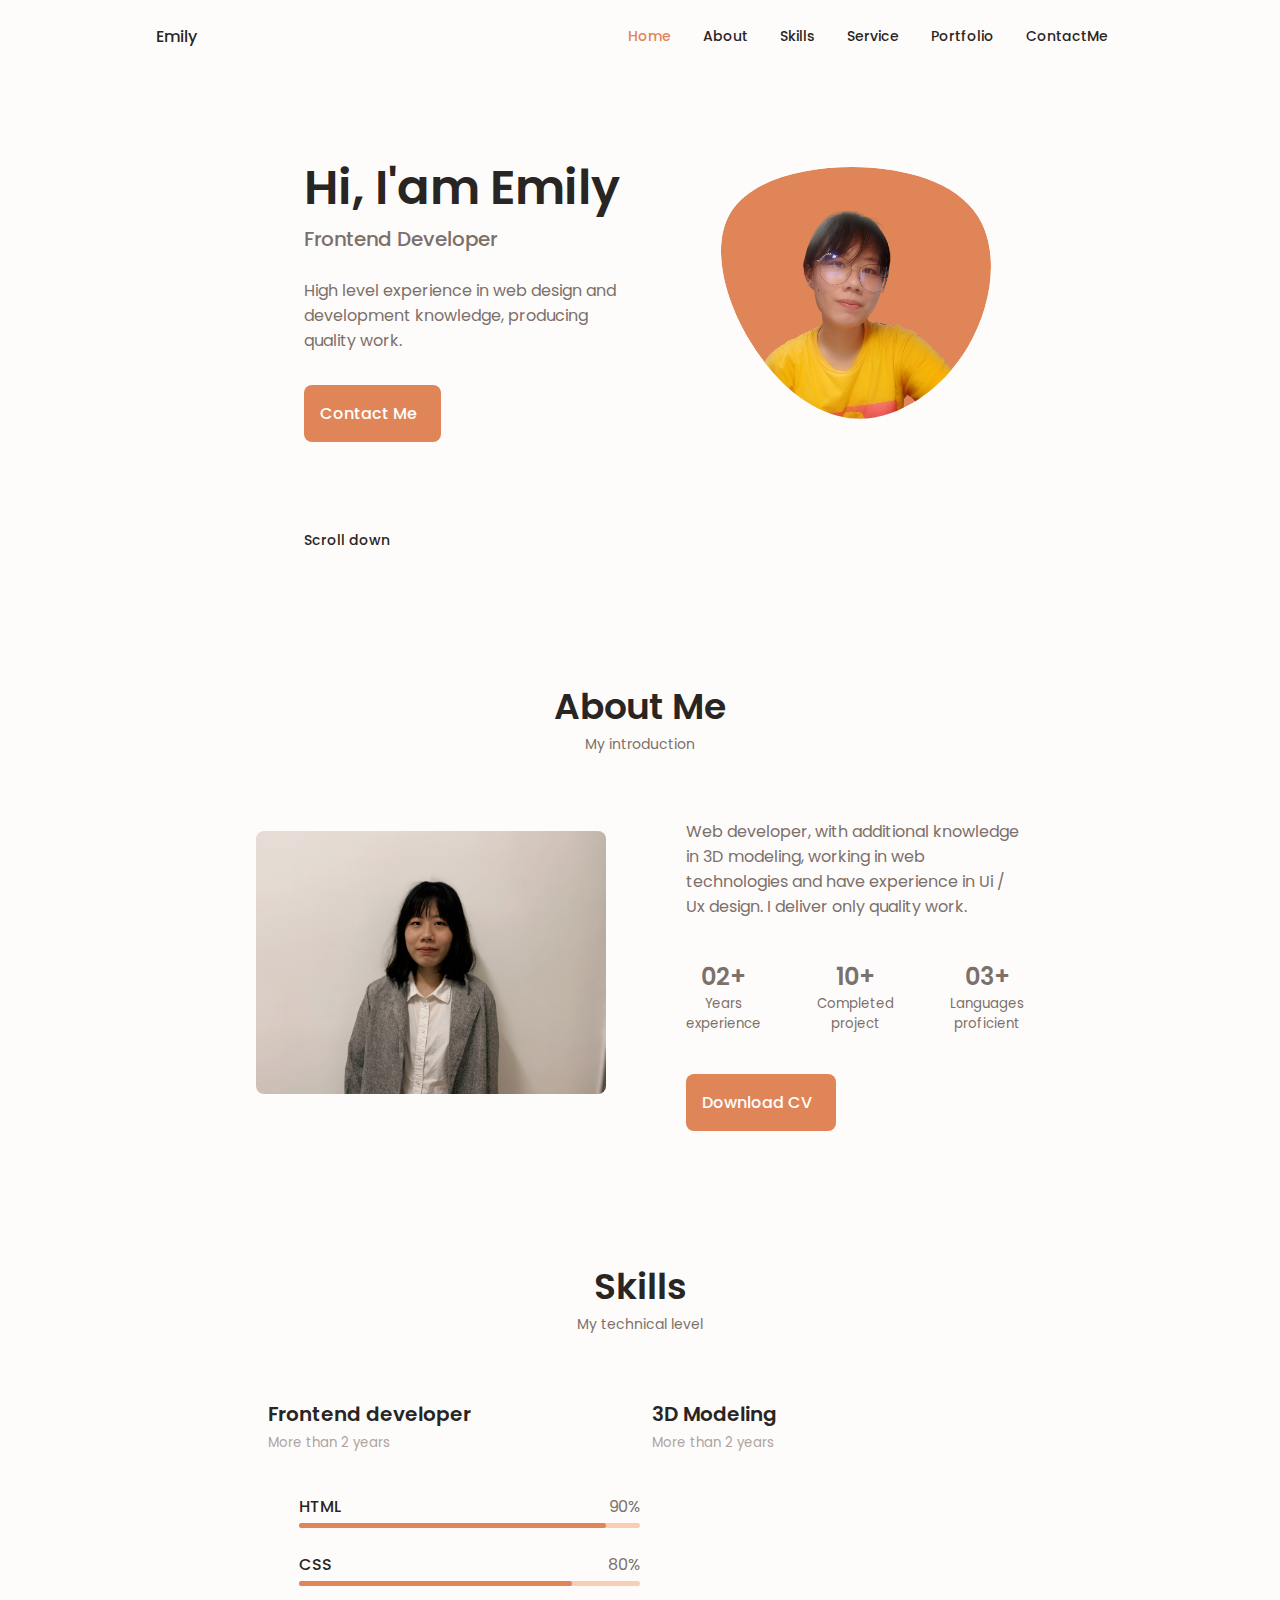
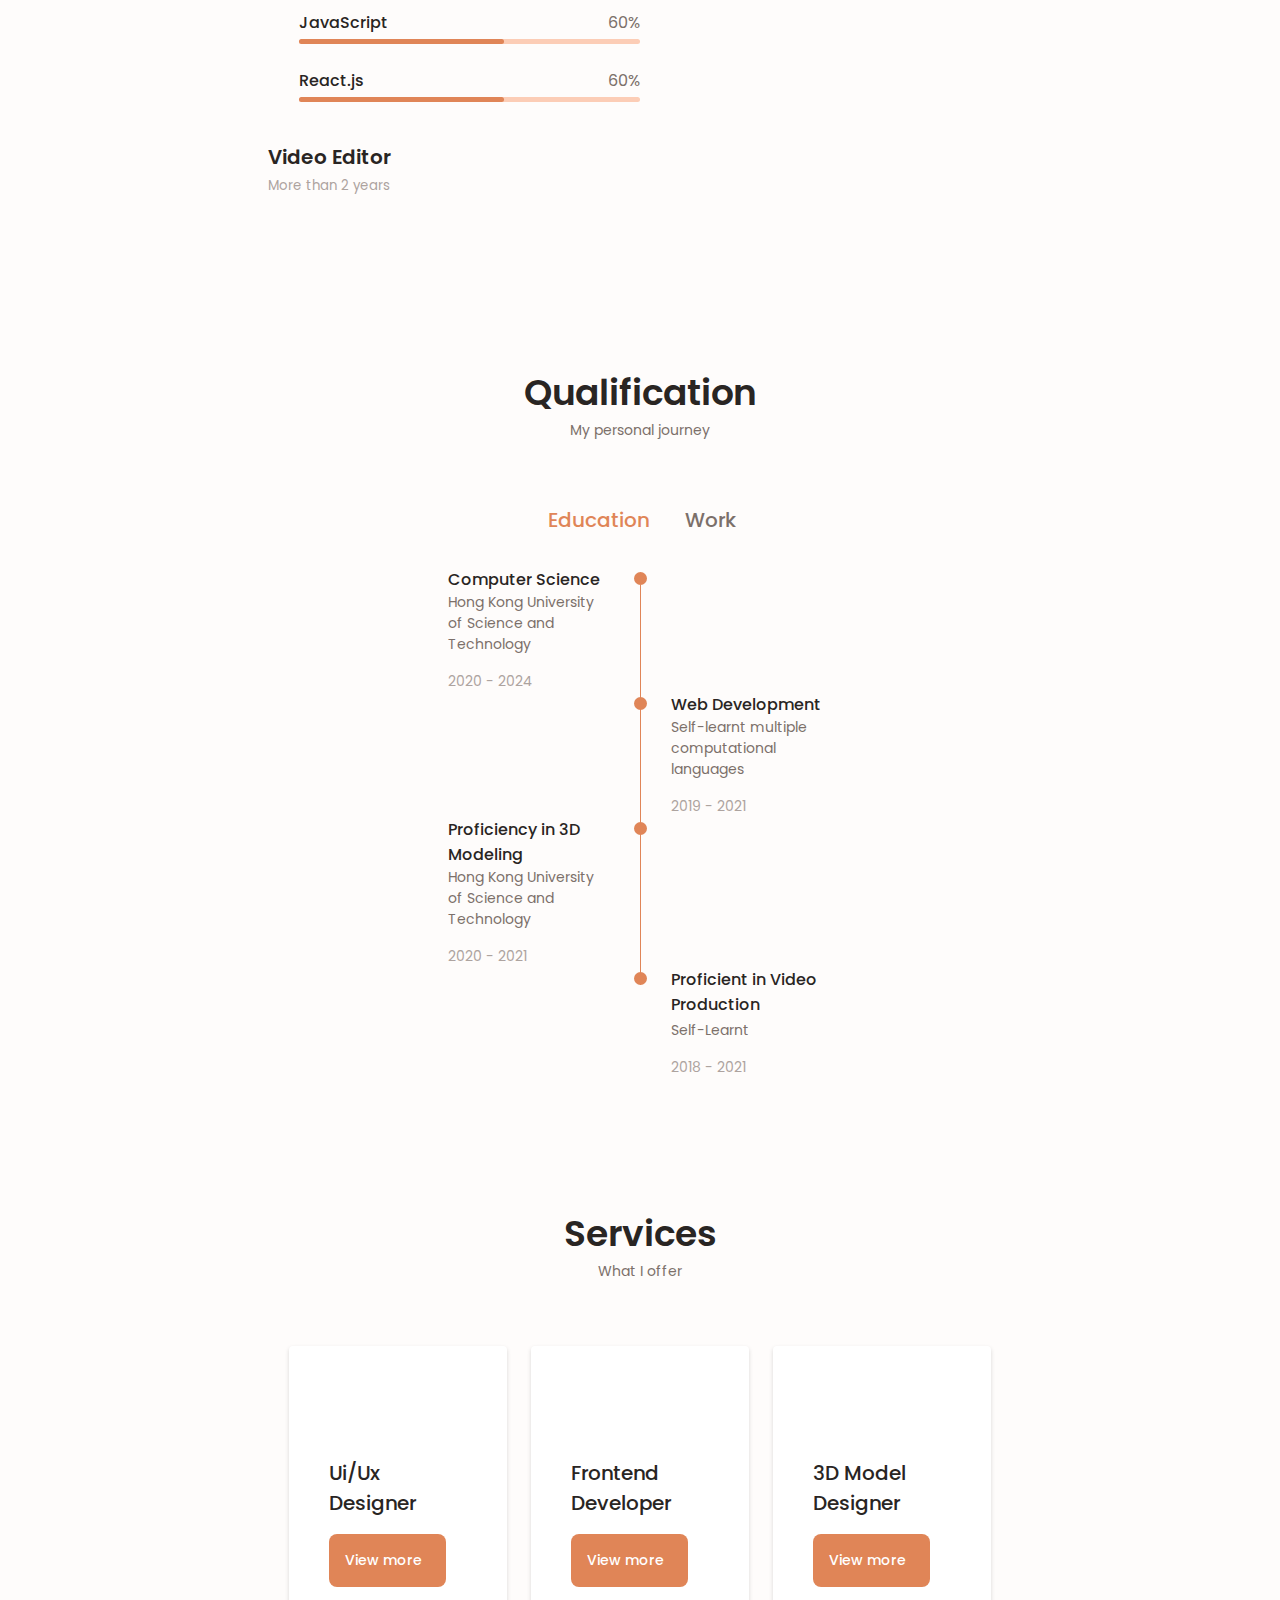
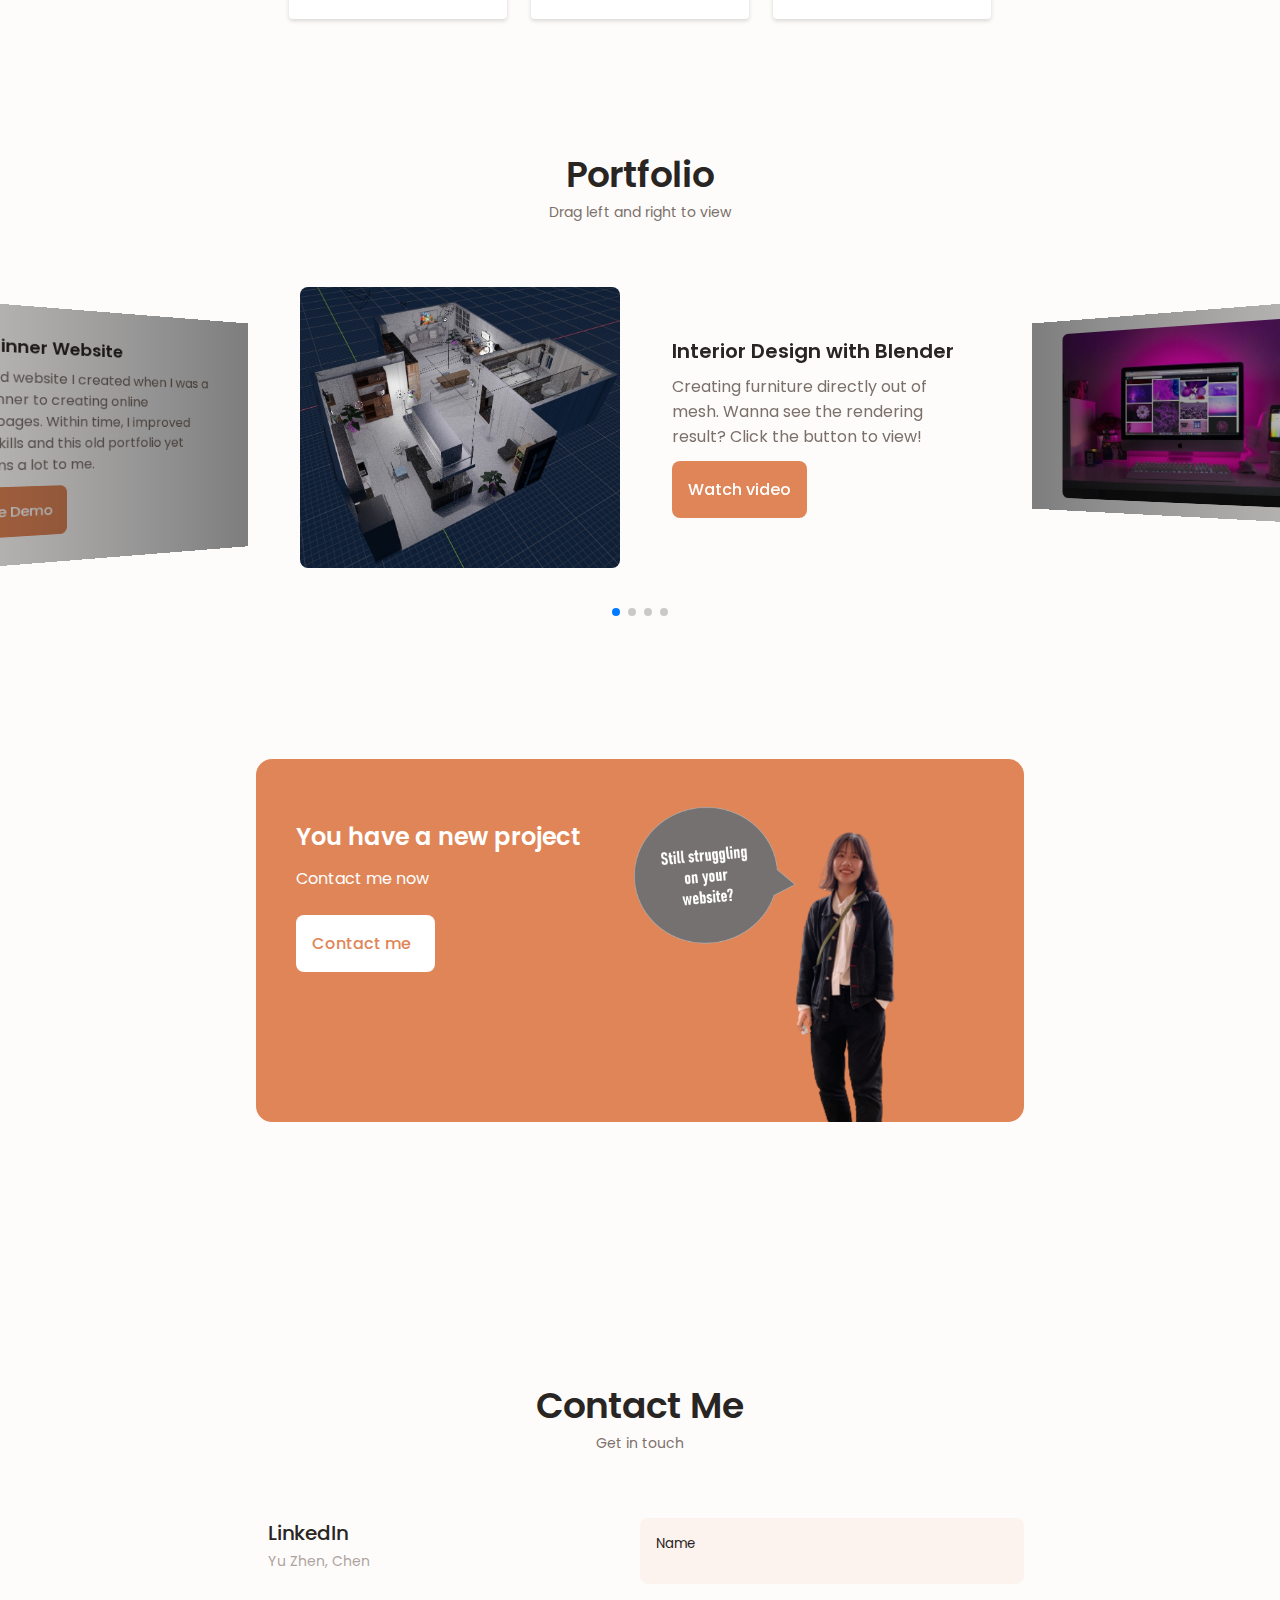
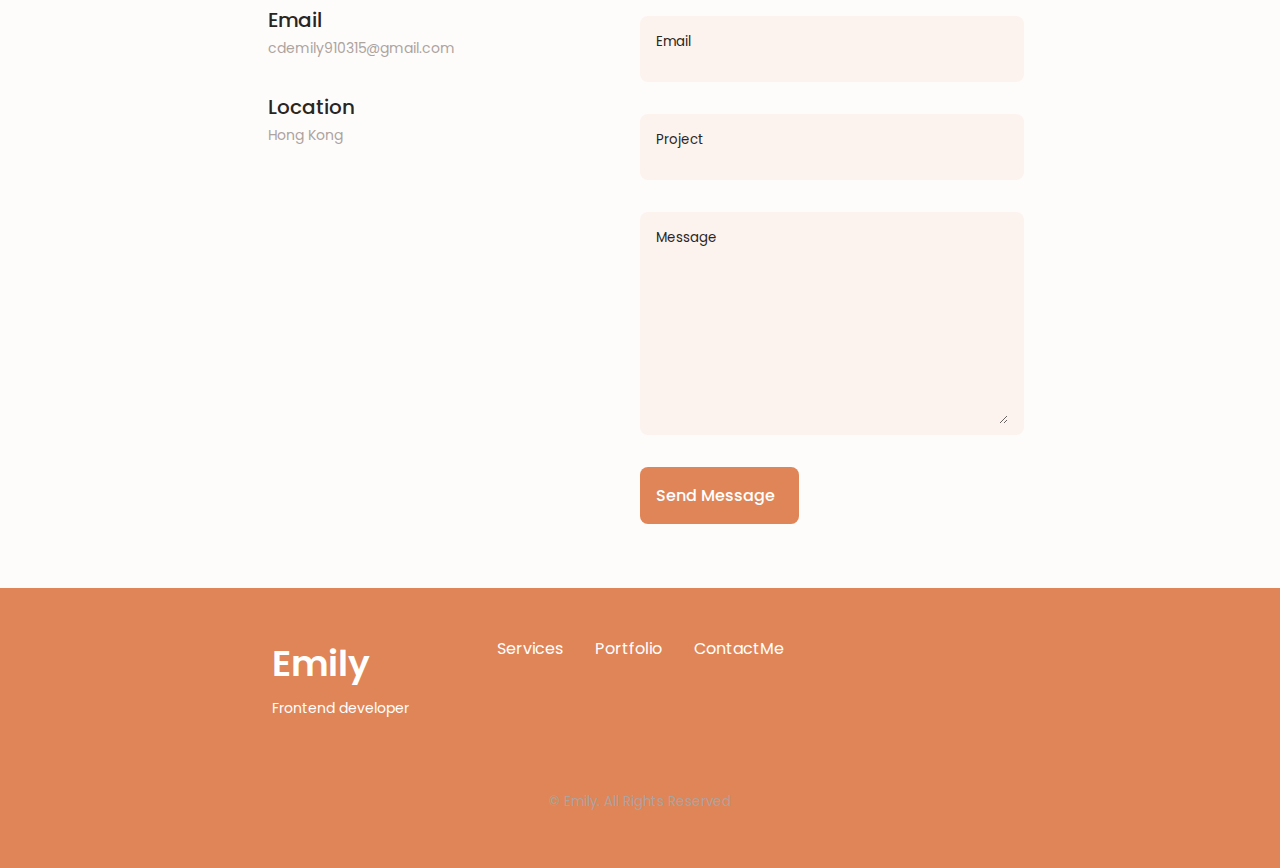
==== index.html @ 1be17ceb "Add files via upload" ====
<!DOCTYPE html>
<html lang="en">

<head>
    <meta charset="UTF-8">
    <meta name="viewport" content="width=device-width, initial-scale=1.0">

    <!--==================== UNICONS ====================-->
    <link rel="stylesheet" href="https://unicons.iconscout.com/release/v4.0.0/css/line.css">


    <!--==================== SWIPER CSS ====================-->
    <link rel="stylesheet" href="assets/css/swiper-bundle.min.css">

    <!--==================== CSS ====================-->
    <link rel="stylesheet" href="assets/css/styles.css">

    <title>Responsive Portfolio Website</title>
</head>

<body>
    <!--==================== HEADER ====================-->
    <header class="header" id="header">
        <nav class="nav container">
            <a href="#" class="nav_logo">Emily</a>

            <div class="nav_menu" id="nav-menu">
                <ul class="nav_list grid">
                    <li class="nav_item">
                        <a href="#home" class="nav_link active-link">
                            <i class="uil uil-estate nav_icon"></i>Home
                        </a>
                    </li>
                    <li class="nav_item">
                        <a href="#about" class="nav_link">
                            <i class="uil uil-user nav_icon"></i>About
                        </a>
                    </li>
                    <li class="nav_item">
                        <a href="#skills" class="nav_link">
                            <i class="uil uil-file-info-alt nav_icon"></i>Skills
                        </a>
                    </li>
                    <li class="nav_item">
                        <a href="#services" class="nav_link">
                            <i class="uil uil-briefcase nav_icon"></i>Service
                        </a>
                    </li>
                    <li class="nav_item">
                        <a href="#portfolio" class="nav_link">
                            <i class="uil uil-scenery nav_icon"></i>Portfolio
                        </a>
                    </li>
                    <li class="nav_item">
                        <a href="#message" class="nav_link">
                            <i class="uil uil-message nav_icon"></i>ContactMe
                        </a>
                    </li>
                </ul>
                <i class="uil uil-times nav_close" id="nav_close"></i>
            </div>

            <div class="nav_btns">

                <!--Theme Change-->
                <i class="uil uil-moon change-theme" id="theme-button"></i>
                <div class="nav_toggle" id="nav-toggle">
                    <i class="uil uil-apps"></i>
                </div>
            </div>
        </nav>
    </header>

    <!--==================== MAIN ====================-->
    <main class="main">
        <!--==================== HOME ====================-->
        <section class="home section" id="home">
            <div class="home_container container grid">
                <div class="home_content grid">
                    <div class="home_social">
                        <a href="https://www.linkedin.com/in/yu-zhen-chen-64a500201/" target="_blank"
                            class="home_social-icon">
                            <i class="uil uil-linkedin-alt"></i>
                        </a>
                        <a href="#" class="home_social-icon" target="_blank" class="home_social-icon">
                            <i class="uil uil-dribbble"></i>
                        </a>
                        <a href="https://github.com/ychenhq" target="_blank" class="home_social-icon">
                            <i class="uil uil-github"></i>
                        </a>
                    </div>

                    <div class="home_img">
                        <svg class="home_blob" viewBox="0 0 200 187" xmlns="http://www.w3.org/2000/svg"
                            xmlns:xlink="http://www.w3.org/1999/xlink">
                            <mask id="mask0" mask-type="alpha">
                                <path d="M190.312 36.4879C206.582 62.1187 201.309 102.826 182.328 134.186C163.346 165.547 
                                130.807 187.559 100.226 186.353C69.6454 185.297 41.0228 161.023 21.7403 129.362C2.45775 
                                97.8511 -7.48481 59.1033 6.67581 34.5279C20.9871 10.1032 59.7028 -0.149132 97.9666 
                                0.00163737C136.23 0.303176 174.193 10.857 190.312 36.4879Z" />
                            </mask>
                            <g mask="url(#mask0)">
                                <path d="M190.312 36.4879C206.582 62.1187 201.309 102.826 182.328 134.186C163.346 
                                165.547 130.807 187.559 100.226 186.353C69.6454 185.297 41.0228 161.023 21.7403 
                                129.362C2.45775 97.8511 -7.48481 59.1033 6.67581 34.5279C20.9871 10.1032 59.7028 
                                -0.149132 97.9666 0.00163737C136.23 0.303176 174.193 10.857 190.312 36.4879Z" />
                                <image class="home_blob-img" x='12' y='18' xlink:href="assets/img/perfil.png" />
                            </g>
                        </svg>
                    </div>

                    <div class="home_data">
                        <h1 class="home_title">Hi, I'am Emily</h1>
                        <h3 class="home_subtitle">Frontend Developer</h3>
                        <p class="home_description">High level experience in web design and development knowledge,
                            producing quality work.</p>
                        <a href="#contact" class="button button--flex">
                            Contact Me<i class="uil uil-message button_icon"></i>
                        </a>
                    </div>
                </div>

                <div class="home_scroll">
                    <a href="#about" class="home_scroll-button button--flex">
                        <i class="uil uil-mouse-alt home_scroll-mouse"></i>
                        <span class="home_scroll-name">Scroll down</span>
                        <i class="uil uil-arrow-down hone_scroll-arrow"></i>
                    </a>
                </div>
            </div>
        </section>

        <!--==================== ABOUT ====================-->
        <section class="about section" id="about">
            <h2 class="section_title">About Me</h2>
            <span class="section_subtitle">My introduction</span>
            <div class="about_container container grid">
                <img src="assets/img/about.JPG" class="about_img" alt="">

                <div class="about_data">
                    <p class="about_description">Web developer, with additional knowledge in 3D modeling,
                        working in web technologies and have experience in Ui / Ux design. I deliver only quality work.
                    </p>
                    <div class="about_info">
                        <div>
                            <span class="about_info-title">02+</span>
                            <span class="about_info-name">Years <br> experience</span>
                        </div>
                        <div>
                            <span class="about_info-title">10+</span>
                            <span class="about_info-name">Completed <br> project</span>
                        </div>
                        <div>
                            <span class="about_info-title">03+</span>
                            <span class="about_info-name">Languages <br> proficient</span>
                        </div>
                    </div>

                    <div class="about_buttons">
                        <a download="" href="assets/pdf/Resume.pdf" class="button button--flex">
                            Download CV<i class="uil uil-download-alt button_icon"></i>
                        </a>
                    </div>
                </div>
            </div>

        </section>

        <!--==================== SKILLS ====================-->
        <section class="skills section" id="skills">
            <h2 class="section_title">Skills</h2>
            <span class="section_subtitle">My technical level</span>

            <div class="skills_container container grid">

                <div>
                    <!--Skills one-->
                    <div class="skills_content skills_open">
                        <div class="skills_header">
                            <i class="uil uil-brackets-curly skills_icon"></i>

                            <div>
                                <h1 class="skills_title">Frontend developer</h1>
                                <span class="skills_subtitle">More than 2 years</span>
                            </div>


                            <i class="uil uil-angle-down skills_arrow"></i>
                        </div>

                        <div class="skills_list grid">
                            <div class="skills_data">
                                <div class="skills_titles">
                                    <h3 class="skills_name">HTML</h3>
                                    <span class="skills_number">90%</span>
                                </div>
                                <div class="skills_bar">
                                    <span class="skills_percentage skills_html"></span>
                                </div>
                            </div>
                            <div class="skills_data">
                                <div class="skills_titles">
                                    <h3 class="skills_name">CSS</h3>
                                    <span class="skills_number">80%</span>
                                </div>
                                <div class="skills_bar">
                                    <span class="skills_percentage skills_css"></span>
                                </div>
                            </div>
                            <div class="skills_data">
                                <div class="skills_titles">
                                    <h3 class="skills_name">JavaScript</h3>
                                    <span class="skills_number">60%</span>
                                </div>
                                <div class="skills_bar">
                                    <span class="skills_percentage skills_js"></span>
                                </div>
                            </div>
                            <div class="skills_data">
                                <div class="skills_titles">
                                    <h3 class="skills_name">React.js</h3>
                                    <span class="skills_number">60%</span>
                                </div>
                                <div class="skills_bar">
                                    <span class="skills_percentage skills_react"></span>
                                </div>
                            </div>
                        </div>
                    </div>

                    <!--Skills two-->
                    <div class="skills_content skills_close">
                        <div class="skills_header">
                            <i class="uil uil-video  skills_icon"></i>
                            <div>
                                <h1 class="skills_title">Video Editor</h1>
                                <span class="skills_subtitle">More than 2 years</span>
                            </div>


                            <i class="uil uil-angle-down skills_arrow"></i>
                        </div>

                        <div class="skills_list grid">
                            <div class="skills_data">
                                <div class="skills_titles">
                                    <h3 class="skills_name">PR</h3>
                                    <span class="skills_number">80%</span>
                                </div>
                                <div class="skills_bar">
                                    <span class="skills_percentage skills_pr"></span>
                                </div>
                            </div>
                            <div class="skills_data">
                                <div class="skills_titles">
                                    <h3 class="skills_name">AI</h3>
                                    <span class="skills_number">80%</span>
                                </div>
                                <div class="skills_bar">
                                    <span class="skills_percentage skills_ai"></span>
                                </div>
                            </div>
                            <div class="skills_data">
                                <div class="skills_titles">
                                    <h3 class="skills_name">PPT</h3>
                                    <span class="skills_number">90%</span>
                                </div>
                                <div class="skills_bar">
                                    <span class="skills_percentage skills_ppt"></span>
                                </div>
                            </div>
                            <div class="skills_data">
                                <div class="skills_titles">
                                    <h3 class="skills_name">Vsme</h3>
                                    <span class="skills_number">60%</span>
                                </div>
                                <div class="skills_bar">
                                    <span class="skills_percentage skills_vsme"></span>
                                </div>
                            </div>
                        </div>
                    </div>

                </div>

                <div>
                    <!--Skills three-->
                    <div class="skills_content skills_close">
                        <div class="skills_header">
                            <i class="uil uil-cube skills_icon"></i>
                            <div>
                                <h1 class="skills_title">3D Modeling</h1>
                                <span class="skills_subtitle">More than 2 years</span>
                            </div>


                            <i class="uil uil-angle-down skills_arrow"></i>
                        </div>

                        <div class="skills_list grid">
                            <div class="skills_data">
                                <div class="skills_titles">
                                    <h3 class="skills_name">Blender</h3>
                                    <span class="skills_number">90%</span>
                                </div>
                                <div class="skills_bar">
                                    <span class="skills_percentage skills_blender"></span>
                                </div>
                            </div>
                            <div class="skills_data">
                                <div class="skills_titles">
                                    <h3 class="skills_name">SolidWorks</h3>
                                    <span class="skills_number">80%</span>
                                </div>
                                <div class="skills_bar">
                                    <span class="skills_percentage skills_solidworks"></span>
                                </div>
                            </div>
                            <div class="skills_data">
                                <div class="skills_titles">
                                    <h3 class="skills_name">Fusion</h3>
                                    <span class="skills_number">50%</span>
                                </div>
                                <div class="skills_bar">
                                    <span class="skills_percentage skills_fusion"></span>
                                </div>
                            </div>
                            <div class="skills_data">
                                <div class="skills_titles">
                                    <h3 class="skills_name">Tinkercad</h3>
                                    <span class="skills_number">50%</span>
                                </div>
                                <div class="skills_bar">
                                    <span class="skills_percentage skills_tinkercad"></span>
                                </div>
                            </div>
                        </div>
                    </div>
                </div>
            </div>

        </section>

        <!--==================== QUALIFICATION ====================-->
        <section class="qualification section">
            <h2 class="section_title">Qualification</h2>
            <span class="section_subtitle">My personal journey</span>

            <div class="qualification_container container">
                <div class="qualification_tabs">
                    <div class="qualification_button button--flex qualification_active" data-target="#education">
                        <i class="uil uil-graduation-cap qualification_icon"></i>
                        Education
                    </div>
                    <div class="qualification_button button--flex" data-target="#work">
                        <i class="uil uil-briefcase-alt qualification_icon"></i>
                        Work
                    </div>
                </div>

                <div class="qualification_sections">
                    <!------------Qualification content 1---------->
                    <div class="qualification_content qualification_active" data-content id="education">
                        <!------------Qualification 1---------->
                        <div class="qualification_data">
                            <div>
                                <h3 class="qualification_title">Computer Science</h3>
                                <span class="qualification_subtitle">Hong Kong University of Science and
                                    Technology</span>
                                <div class="qualification_calendar">
                                    <i class="uil uil-calendar-alt"></i>
                                    2020 - 2024
                                </div>
                            </div>

                            <div>
                                <span class="qualification_rounder"></span>
                                <span class="qualification_line"></span>
                            </div>
                        </div>
                        <!------------Qualification 2---------->
                        <div class="qualification_data">
                            <div></div>
                            <div>
                                <span class="qualification_rounder"></span>
                                <span class="qualification_line"></span>
                            </div>
                            <div>
                                <h3 class="qualification_title"> Web Development</h3>
                                <span class="qualification_subtitle">Self-learnt multiple computational languages</span>
                                <div class="qualification_calendar">
                                    <i class="uil uil-calendar-alt"></i>
                                    2019 - 2021
                                </div>
                            </div>


                        </div>
                        <!------------Qualification 3---------->
                        <div class="qualification_data">
                            <div>
                                <h3 class="qualification_title">Proficiency in 3D Modeling</h3>
                                <span class="qualification_subtitle">Hong Kong University of Science and
                                    Technology</span>
                                <div class="qualification_calendar">
                                    <i class="uil uil-calendar-alt"></i>
                                    2020 - 2021
                                </div>
                            </div>

                            <div>
                                <span class="qualification_rounder"></span>
                                <span class="qualification_line"></span>
                            </div>
                        </div>
                        <!------------Qualification 4---------->
                        <div class="qualification_data">
                            <div></div>
                            <div>
                                <span class="qualification_rounder"></span>
                                <!--<span class="qualification_line"></span>-->
                            </div>
                            <div>
                                <h3 class="qualification_title">Proficient in Video Production</h3>
                                <span class="qualification_subtitle">Self-Learnt</span>
                                <div class="qualification_calendar">
                                    <i class="uil uil-calendar-alt"></i>
                                    2018 - 2021
                                </div>
                            </div>
                        </div>
                    </div>

                    <!------------Qualification content 2---------->
                    <div class="qualification_content " data-content id="work">
                        <!------------Qualification 1---------->
                        <div class="qualification_data">
                            <div>
                                <h3 class="qualification_title">Frontend Web Developer</h3>
                                <span class="qualification_subtitle">Cl1CK - Hong Kong</span>
                                <div class="qualification_calendar">
                                    <i class="uil uil-calendar-alt"></i>
                                    2021 - 2021
                                </div>
                            </div>

                            <div>
                                <span class="qualification_rounder"></span>
                                <span class="qualification_line"></span>
                            </div>
                        </div>
                        <!------------Qualification 2---------->
                        <div class="qualification_data">
                            <div></div>
                            <div>
                                <span class="qualification_rounder"></span>
                                <span class="qualification_line"></span>
                            </div>
                            <div>
                                <h3 class="qualification_title">Student Technical Advisor</h3>
                                <span class="qualification_subtitle">Hong Kong University of Science and
                                    Technology</span>
                                <div class="qualification_calendar">
                                    <i class="uil uil-calendar-alt"></i>
                                    2021 - onwards
                                </div>
                            </div>


                        </div>
                        <!------------Qualification 3---------->
                        <div class="qualification_data">
                            <div>
                                <h3 class="qualification_title">UI Designer</h3>
                                <span class="qualification_subtitle">Figma - Hong Kong</span>
                                <div class="qualification_calendar">
                                    <i class="uil uil-calendar-alt"></i>
                                    2021 - onwards
                                </div>
                            </div>

                            <div>
                                <span class="qualification_rounder"></span>
                                <span class="qualification_line"></span>
                            </div>
                        </div>

                        <!------------Qualification 4---------->
                        <div class="qualification_data">
                            <div></div>
                            <div>
                                <span class="qualification_rounder"></span>
                                <!--<span class="qualification_line"></span>-->
                            </div>
                            <div>
                                <h3 class="qualification_title">Tutor</h3>
                                <span class="qualification_subtitle">Taichung, Taiwan</span>
                                <div class="qualification_calendar">
                                    <i class="uil uil-calendar-alt"></i>
                                    2020 - 2021
                                </div>
                            </div>


                        </div>
                    </div>
                </div>
            </div>

        </section>

        <!--==================== SERVICES ====================-->
        <section class="services section" id="services">
            <h2 class="section_title">Services</h2>
            <span class="section_subtitle">What I offer</span>

            <div class="services_container container grid">

                <!---------------------services 1 ------------------------>
                <div class="services_content">
                    <div>
                        <i class="uil uil-web-grid services_icon"></i>
                        <h3 class="services_title">Ui/Ux <br>Designer</h3>
                    </div>

                    <span class="button button--flex button--small button-link services_button">
                        View more
                        <i class="uil uil-arrow-right button_icon"></i>
                    </span>

                    <div class="services_modal">
                        <div class="services_modal-content">
                            <h4 class="services_modal-title">Ui/Ux <br> Designer</h4>
                            <i class="uil uil-times services_modal-close"></i>

                            <ul class="services_modal-services grid">
                                <li class="services_modal-services">
                                    <i class="uil uil-check-circle services_modal-icon"></i>
                                    <p>Interactive user interface. </p>
                                </li>

                                <li class="services_modal-services">
                                    <i class="uil uil-check-circle services_modal-icon"></i>
                                    <p>I come up with attractive designs. </p>
                                </li>

                                <li class="services_modal-services">
                                    <i class="uil uil-check-circle services_modal-icon"></i>
                                    <p>I fulfil your needs. </p>
                                </li>

                                <li class="services_modal-services">
                                    <i class="uil uil-check-circle services_modal-icon"></i>
                                    <p>I position your company brand. </p>
                                </li>
                            </ul>
                        </div>
                    </div>
                </div>
                <!---------------------services 2 ------------------------>
                <div class="services_content">
                    <div>
                        <i class="uil uil-arrow services_icon"></i>
                        <h3 class="services_title">Frontend <br>Developer</h3>
                    </div>

                    <span class="button button--flex button--small button-link services_button">
                        View more
                        <i class="uil uil-arrow-right button_icon"></i>
                    </span>

                    <div class="services_modal">
                        <div class="services_modal-content">
                            <h4 class="services_modal-title">Frontend <br> Developer</h4>
                            <i class="uil uil-times services_modal-close"></i>

                            <ul class="services_modal-services grid">
                                <li class="services_modal-services">
                                    <i class="uil uil-check-circle services_modal-icon"></i>
                                    <p>I develop the user interface. </p>
                                </li>

                                <li class="services_modal-services">
                                    <i class="uil uil-check-circle services_modal-icon"></i>
                                    <p>Web page development. </p>
                                </li>

                                <li class="services_modal-services">
                                    <i class="uil uil-check-circle services_modal-icon"></i>
                                    <p>I make the web page interactive. </p>
                                </li>

                                <li class="services_modal-services">
                                    <i class="uil uil-check-circle services_modal-icon"></i>
                                    <p>I enhance your customer's engagement. </p>
                                </li>
                            </ul>
                        </div>
                    </div>
                </div>

                <!---------------------services 3 ------------------------>
                <div class="services_content">
                    <div>
                        <i class="uil uil-pen services_icon"></i>
                        <h3 class="services_title">3D Model<br>Designer</h3>
                    </div>

                    <span class="button button--flex button--small button-link services_button">
                        View more
                        <i class="uil uil-arrow-right button_icon"></i>
                    </span>

                    <div class="services_modal">
                        <div class="services_modal-content">
                            <h4 class="services_modal-title">3D Model<br>Designer</h4>
                            <i class="uil uil-times services_modal-close"></i>

                            <ul class="services_modal-services grid">
                                <li class="services_modal-services">
                                    <i class="uil uil-check-circle services_modal-icon"></i>
                                    <p>I create precise parameters of 3D objects. </p>
                                </li>

                                <li class="services_modal-services">
                                    <i class="uil uil-check-circle services_modal-icon"></i>
                                    <p>I am capable of interior designing. </p>
                                </li>

                                <li class="services_modal-services">
                                    <i class="uil uil-check-circle services_modal-icon"></i>
                                    <p>Willing to discuss with your needs. </p>
                                </li>

                                <li class="services_modal-services">
                                    <i class="uil uil-check-circle services_modal-icon"></i>
                                    <p>I allow an abstract to be more comprehensive. </p>
                                </li>
                            </ul>
                        </div>
                    </div>
                </div>
            </div>

        </section>

        <!--==================== PORTFOLIO ====================-->
        <section class="portfolio section" id="portfolio">
            <h2 class="section_title">Portfolio</h2>
            <span class="section_subtitle">Drag left and right to view</span>

            <div class="portfolio_container container swiper-container">
                <div class="swiper-wrapper">
                    <!--==================== PORTFOLIO 1====================-->
                    <div class="portfolio_content grid swiper-slide">
                        <img src="assets/img/Blender Model.jpeg" alt="" class="portfolio_img">

                        <div class="portfolio_data">
                            <h3 class="portfolio_title">Interior Design with Blender</h3>
                            <p class="portfolio_description">Creating furniture directly out of mesh. Wanna see the
                                rendering result? Click the button to view!</p>
                            <a href="https://youtu.be/RbLZ-YidZts"
                                class="button button--flex button--small portfolio_button">
                                Watch video
                                <i class="uil uil-arrow-right"></i>
                            </a>
                        </div>
                    </div>
                    <!--==================== PORTFOLIO 2====================-->
                    <div class="portfolio_content grid swiper-slide">
                        <img src="assets/img/portfolio1.jpg" alt="" class="portfolio_img">

                        <div class="portfolio_data">
                            <h3 class="portfolio_title">Emily's Kitchen</h3>
                            <p class="portfolio_description">A website to record my handmade cookies and desserts.
                                Gradually updating once a while.</p>
                            <a href="https://ychenhq.github.io/Emily-s-Kitchen/"
                                class="button button--flex button--small portfolio_button">
                                See website
                                <i class="uil uil-arrow-right"></i>
                            </a>
                        </div>
                    </div>
                    <!--==================== PORTFOLIO 3====================-->
                    <div class="portfolio_content grid swiper-slide">
                        <img src="assets/img/justice_league.jpg" alt="" class="portfolio_img">

                        <div class="portfolio_data">
                            <h3 class="portfolio_title">Justice League</h3>
                            <p class="portfolio_description">Creating a video for an Innotech proposal using Visme, PR,
                                and Powerpoint.</p>
                            <a href="https://youtu.be/C3x6TxSKbdI"
                                class="button button--flex button--small portfolio_button">
                                Watch video
                                <i class="uil uil-arrow-right"></i>
                            </a>
                        </div>
                    </div>
                    <!--==================== PORTFOLIO 4====================-->
                    <div class="portfolio_content grid swiper-slide">
                        <img src="assets/img/old_website.png" alt="" class="portfolio_img">

                        <div class="portfolio_data">
                            <h3 class="portfolio_title">Beginner Website</h3>
                            <p class="portfolio_description">An old website I created when I was a beginner to creating
                                online webpages. Within time, I improved my skills and this old portfolio yet means a
                                lot to me. </p>
                            <a href="https://ychenhq.github.io/all-about-me/"
                                class="button button--flex button--small portfolio_button">
                                See Demo
                                <i class="uil uil-arrow-right"></i>
                            </a>
                        </div>
                    </div>
                </div>

                <div class="swiper-button-next">
                    <i class="uil uil-angle-right swiper-portfolio-icon"></i>
                </div>
                <div class="swiper-button-prev">
                    <i class="uil uil-angle-left-b swiper-portfolio-icon"></i>
                </div>

                <!--pagination-->
                <div class="swiper-pagination"></div>
            </div>

        </section>

        <!--==================== PROJECT IN MIND ====================-->
        <section class="project section">
            <div class="project_bg">
                <div class="project_container container grid">
                    <div class="project_data">
                        <h2 class="project_title">You have a new project</h2>
                        <p class="project_description">Contact me now</p>
                        <a href="#contact" class="button button--flex button--white">
                            Contact me <i class="uil uil-message project_icon button_icon"></i>
                        </a>
                    </div>

                    <img src="assets/img/project.png" class="project_img" alt="">
                </div>
            </div>

        </section>

        <!--==================== TESTIMONIAL ====================-->
        <section class="testimonial section">


        </section>

        <!--==================== CONTACT ME ====================-->
        <section class="contact section" id="contact">
            <h2 class="section_title">Contact Me</h2>
            <span class="section_subtitle">Get in touch</span>

            <div class="contact_container container grid">
                <div>
                    <div class="contact_info">
                        <i class="uil uil-linkedin contact_icon"></i>
                        <div>
                            <h3 class="contact_title">LinkedIn</h3>
                            <span class="contact_subtitle">Yu Zhen, Chen</span>
                        </div>
                    </div>
                    <div class="contact_info">
                        <i class="uil uil-envelope-alt contact_icon"></i>

                        <div>
                            <h3 class="contact_title">Email</h3>
                            <span class="contact_subtitle">cdemily910315@gmail.com</span>
                        </div>
                    </div>
                    <div class="contact_info">
                        <i class="uil uil-map-marker contact_icon"></i>

                        <div>
                            <h3 class="contact_title">Location</h3>
                            <span class="contact_subtitle">Hong Kong</span>
                        </div>
                    </div>

                </div>

                <form action="" class="contact_form grid">
                    <div class="contact_inputs grid">
                        <div class="contact_content">
                            <label for="" class="contact_label">Name</label>
                            <input type="text" class="contact_input">
                        </div>
                        <div class="contact_content">
                            <label for="" class="contact_label">Email</label>
                            <input type="email" class="contact_input">
                        </div>
                    </div>
                    <div class="contact_content">
                        <label for="" class="contact_label">Project</label>
                        <input type="text" class="contact_input">
                    </div>
                    <div class="contact_content">
                        <label for="" class="contact_label">Message</label>
                        <textarea name="" id="" cols="0" rows="7" class="contact_input"></textarea>
                    </div>

                    <div>
                        <a href="#" class="button button--flex">
                            Send Message <i class="uil uil-message button_icon"></i>
                        </a>
                    </div>

                </form>
            </div>

        </section>
    </main>

    <!--==================== FOOTER ====================-->
    <footer class="footer">
        <div class="footer_bg">
            <div class="footer_container container grid">
                <div>
                    <h1 class="footer_title">Emily</h1>
                    <span class="footer_subtitle">Frontend developer</span>
                </div>

                <ul class="footer_links">
                    <li>
                        <a href="#services" class="footer_link">Services</a>
                    </li>
                    <li>
                        <a href="#portfolio" class="footer_link">Portfolio</a>
                    </li>
                    <li>
                        <a href="#contact" class="footer_link">ContactMe</a>
                    </li>

                </ul>

                <div class="footer_socials">
                    <a href="" class="footer_social" target="_blank" class="footer_social">
                        <i class="uil uil-facebook-f"></i>
                    </a>
                    <a href="" class="footer_social" target="_blank" class="footer_social">
                        <i class="uil uil-instagram"></i>
                    </a>
                    <a href="" class="footer_social" target="_blank" class="footer_social">
                        <i class="uil uil-linkedin-alt"></i>
                    </a>
                </div>
            </div>
            <p class="footer_copy">&#169; Emily. All Rights Reserved</p>
        </div>

    </footer>

    <!--==================== SCROLL TOP ====================-->
    <a href="" class="scrollup" id="scroll-up">
        <i class="uil uil-arrow-up scrollup_icon"></i>
    </a>

    <!--==================== SWIPER JS ====================-->
    <script src="assets/js/swiper-bundle.min.js"></script>

    <!--==================== MAIN JS ====================-->
    <script src="assets/js/main.js"></script>
</body>

</html>
---- assets/css/styles.css ----
/*==================== GOOGLE FONTS ====================*/
@import url('https://fonts.googleapis.com/css2?family=Poppins:wght@400;500;600&display=swap');

/*==================== VARIABLES CSS ====================*/
:root {
    --header-height: 3rem;

    /*========== Colors ==========*/
    /* Change favorite color */
    --hue-color: 380; /*Purple 250 - Green 142 - Blue 230 - Pink 340*/

    /* HSL color mode */
    --first-color: hsl(var(--hue-color),69%,61%);
    --first-color-second: hsl(var(--hue-color),69%,61%);
    --first-color-alt: hsl(var(--hue-color),57%,53%);
    --first-color-lighter:hsl(var(--hue-color),92%,85%) ;
    --title-color: hsl(var(--hue-color),8%,15%);
    --text-color: hsl(var(--hue-color),8%,45%);
    --text-color-light: hsl(var(--hue-color),8%,65%);
    --input-color: hsl(var(--hue-color),70%,96%);
    --body-color: hsl(var(--hue-color),60%,99%);
    --container-color: #FFF;
    --scroll-bar-color: hsl(var(--hue-color),12%,99%);
    --scroll-thumb-color: hsl(var(--hue-color),12%,90%);

    /*========== Font and typography ==========*/
    --body-font: 'Poppins', sans-serif;

    /* .5rem = 8px, 1rem = 16px, 1.5rem = 24px ... */
    --big-font-size: 2rem;
    --h1-font-size: 1.5rem;
    --h2-font-size: 1.25rem;
    --h3-font-size: 1.125rem;
    --normal-font-size: .938rem;
    --small-font-size: .813rem;
    --smaller-font-size: .75rem;

    /*========== Font weight ==========*/
    --font-medium: 500;
    --font-semi-bold: 600;

    /*========== Margenes Bottom ==========*/
    /* .25rem = 4px, .5rem = 8px, .75rem = 12px ... */
    --mb-0-25: .25rem;
    --mb-0-5: .5rem;
    --mb-0-75: .75rem;
    --mb-1: 1rem;
    --mb-1-5: 1.5rem;
    --mb-2: 2rem;
    --mb-2-5: 2.5rem;
    --mb-3: 3rem;

    /*========== z index ==========*/
    --z-tooltip: 10;
    --z-fixed: 100;
    --z-modal: 100;
}

/* Font size for large devices */
@media screen and (min-width: 968px) {
    :root {
        --big-font-size: 3rem;
        --h1-font-size: 2.25rem;
        --h2-font-size: 1.5rem;
        --h3-font-size: 1.25rem;
        --normal-font-size: 1rem;
        --small-font-size:.875rem ;
        --smaller-font-size: .831rem;
    }
}

/*========== Variables Dark theme ==========*/

body.dark-theme{
    /* HSL color mode */

    --first-color-second: hsl(var(--hue-color),30%,80%);

    --first-color-lighter:hsl(var(--hue-color),92%,85%) ;
    --title-color: hsl(var(--hue-color),8%,95%);
    --text-color: hsl(var(--hue-color),8%,75%);

    --input-color: hsl(var(--hue-color),29%,16%);
    --body-color: hsl(var(--hue-color),28%,12%);
    --container-color:hsl(var(--hue-color), 29%, 16%);
    --scroll-bar-color: hsl(var(--hue-color),12%,48%);
    --scroll-thumb-color: hsl(var(--hue-color),12%,36%);
}

/*========== Button Dark/Light ==========*/
.nav_btns{
    display: flex;
    align-items: center;
}

.change-theme{
    font-size: 1.25rem;
    color: var(--title-color);
    margin-right: var(--mb-1);
    cursor: pointer;
}

.change-theme:hover{
    color: var(--first-color);
}

/*==================== BASE ====================*/
*{
    box-sizing: border-box;
    padding: 0;
    margin: 0;
}

html{
    scroll-behavior: smooth;
}

body{
    margin: 0 0 var(--header-height) 0;
    font-family:var(--body-font);
    font-size: var(--normal-font-size);
    background-color: var(--body-color);
    color: var(--text-color);
}

h1,h2,h3,h4{
    color: var(--title-color);
    font-weight: var(--font-semi-bold);
}

ul{
    list-style: none;
}

a{
    text-decoration: none;
}

image{
    max-width: 100%;
    height: auto;
}

/*==================== REUSABLE CSS CLASSES ====================*/
.section{
    padding: 2rem 0 4rem;
}

.section_title{
    font-size: var(--h1-font-size);
}

.section_subtitle{
    display: block;
    font-size: var(--small-font-size);
    margin-bottom: var(--mb-3);
}

.section_title, .section_subtitle{
    text-align: center;
}
/*==================== LAYOUT ====================*/
.container{
    max-width: 768px;
    margin-left: var(--mb-1-5);
    margin-right: var(--mb-1-5);
}

.grid{
    display: grid;
    grid: 1.5rem;
}

.header{
    width: 100%;
    position: fixed;
    bottom: 0;
    left: 0;
    z-index: var(--z-fixed);
    background-color:var(--body-color);
}


/*==================== NAV ====================*/
.nav{
    max-width: 968px;
    height: var(--header-height);
    display: flex;
    justify-content: space-between;
    align-items: center;
}
.nav_logo, .nav_toggle{
    color: var(--title-color);
    font-weight: var(--font-medium);
}
.nav_logo:hover{
    color: var(--first-color);
}

.nav_toggle{
    font-size: 1.1rem;
    cursor: pointer;
}

.nav_toggle:hover{
    color: var(--first-color);
}

@media  screen and (max-width:767px) {
    .nav_menu{
        position: fixed;
        bottom: -100%;
        left:0;
        width: 100%;
        background-color: var(--body-color);
        padding:2rem 1.5rem 4rem;
        box-shadow: 0 -1px 4px rgba(0,0,0,1.5);
        transition: .3s;
    }
}

.nav_list{
    grid-template-columns: repeat(3, 1fr);
    gap: 2rem;

}


.nav_link{
    display: flex;
    flex-direction: column;
    align-items: center;
    font-size: var(--small-font-size);
    color: var(--title-color);
    font-weight: var(--font-medium);
}


.nav_link:hover{
    color: var(--first-color);
}

.nav_icon{
    font-size: 1.2rem;
}

.nav_close{
    position: absolute;
    right: 1.3rem;
    bottom: .5rem;
    font-size: 1.5rem;
    cursor: pointer;
    color: var(--first-color);
}

.nav_close:hover{
    color: var(--first-color-alt);
}

/* show menu */
.show-menu{
    bottom: 0;
}

/* Active link */
.active-link{
    color: var(--first-color);
}

/* Change background header */
.scroll-header{
    box-shadow: 0 -1px 4px rgba(0,0,0,.5);
}

/*==================== HOME ====================*/
.home_container{
    gap: 1rem;
}


.home_content{
    grid-template-columns: .5fr 3fr;
    padding-top: 3.5rem;
    align-items: center;
}

.home_social{
    display: grid;
    grid-template-columns: max-content;
    row-gap: 1rem;
}

.home_social-icon{
    font-size: 1.25rem;
    color: var(--first-color);
}

.home_social-icon:hover{
    color: var(--first-color-alt);
}
.home_img{
    margin-left: var(--mb-1);
}
.home_blob{
    width:200px;
    fill: var(--first-color);
}

.home_blob-img{
    width:170px;
}

.home_data{
    grid-column: 1/3;
    justify-content: center;
}

.home_title{
    font-size: var(--big-font-size);
}

.home_subtitle{
    font-size: var(--h3-font-size);
    color: var(--text-color);
    font-weight: var(--font-medium);
    margin-bottom: var(--mb--75);
}

.home_description{
    margin-top: var(--mb-1-5);
    margin-bottom: var(--mb-2);
}

.home_scroll{
    display: none;
}

.home_scroll-button{
    color: var(--first-color);
    transition: .3s;
}

.home_scroll-button:hover{
    transform: translateY(0.25rem);
}


.home_scroll-mouse{
    font-size: 2rem;
}

.home_scroll-name{
    font-size: var(--small-font-size);
    color: var(--title-color);
    font-weight: var(--font-medium);
    margin-right: var(--mb-0-25);
}

.home_scroll-arrow{
    font-size: 1.25rem;
}

/*==================== BUTTONS ====================*/
.button{
    display: inline-block;
    background-color: var(--first-color);
    color: #FFF;
    padding:1rem;
    border-radius: .5rem;
    font-weight: var(--font-medium);
}

.button:hover{
    background-color:var(--first-color-alt);
}

.button_icon{
    font-size: 1.25rem;
    margin-left: var(--mb-0-5);
    transition: .3s;
}

.button--white{
    background-color: #fff;
    color: var(--first-color);
}

.button--white:hover{
    background-color: #fff;
}

.button--flex{
    display: inline-flex;
    align-items: center;
}

.button_small{
    padding: .75rem 1rem;
}

.button--link{
    padding: 0;
    background-color: transparent;
    color: var(--first-color);
}

.button--link:hover{
    background-color: transparent;
    color: var(--first-color);
}

/*==================== ABOUT ====================*/

.about_img{
    width: 200px;
    border-radius: .5rem;
    justify-self: center;
    align-self: center;
    margin-bottom: var(--mb-1-5);
}

.about_description{
    text-align: center;
    margin-bottom: var(--mb-2-5);
}

.about_info{
    display: flex;
    justify-content: space-evenly;
    margin-bottom: var(--mb-2-5);
}

.about_info-title{
    font-size: var(--h2-font-size);
    font-weight: var(--font-semi-bold);
}

.about_info-name{
    font-size: var(--smaller-font-size);
}

.about_info-title,
.about_info-name{
    display: block;
    text-align: center;

}

.about_buttons{
    display: flex;
    justify-content: center;
}

/*==================== SKILLS ====================*/
.skills_container{
    row-gap: 0;
}

.skills_header{
    display: flex;
    align-items: center;
    margin-bottom: var(--mb-2-5);
    cursor: pointer;
}

.skills_icon,
.skills_arrow{
    font-size: 2rem;
    color: var(--first-color);
}

.skills_icon{
    margin-right: var(--mb-0-75);
}

.skills_title{
    font-size: var(--h3-font-size);
}

.skills_subtitle{
    font-size: var(--smaller-font-size);
    color: var(--text-color-light);
}
.skills_arrow{
    margin-left: auto;
    transition: .4s;
}

.skills_list{
    row-gap: 1.5rem;
    padding-left: 2.7rem;
}

.skills_titles{
    display: flex;
    justify-content: space-between;
    margin-bottom: var(--mb-0-25);
}

.skills_name{
    font-size:var(--normal-font-size);
    font-weight: var(--font-medium);
}

.skills_bar,
.skills_percentage{
    height: 5px;
    border-radius: .25rem;
}

.skills_bar{
    background-color:var(--first-color-lighter);
}

.skills_percentage{
    display: block;
    background-color: var(--first-color);
}

.skills_html{
    width:90%;
}

.skills_css{
    width: 80%;
}
.skills_js{
    width:60%;
}
.skills_react{
    width: 60%;
}

.skills_pr{
    width: 80%;
}

.skills_ai{
    width: 80%;

}

.skills_ppt{
    width: 90%;
}

.skills_vsme{
    width:60%;
}

.skills_blender{
    width: 90%;
}
.skills_solidworks{
    width: 80%;
}

.skills_fusion{
    width: 50%;
}

.skills_tinkercad{
    width: 50%;
}

.skills_close .skills_list{
    height:0;
    overflow: hidden;
}

.skills_open .skills_list{
    height:max-content;
    margin-bottom: var(--mb-2-5);
}

.skills_open .skills_arrow{
    transform: rotate(-180deg);
}

/*==================== QUALIFICATION ====================*/
.qualification_tabs{
    display: flex;
    justify-content: space-evenly;
    margin-bottom: var(--mb-2);
}

.qualification_button{
    font-size: var(--h3-font-size);
    font-weight: var(--font-medium);
    cursor: pointer;
}
.qualification_button:hover{
    color: var(--first-color);
}

.qualification_icon{
    font-size: 1.8rem;
    margin-right: var(--mb-0-25);
}
.qualification_data{
    display: grid;
    grid-template-columns: 1fr max-content 1fr;
    column-gap: 1.5rem;
}

.qualification_title{
    font-size: var(--normal-font-size);
    font-weight: var(--font-medium);
}

.qualification_subtitle{
    display: inline-block;
    font-size: var(--small-font-size);
    margin-bottom: var(--mb-1);
}

.qualification_calendar{
    font-size: var(--small-font-size);
    color: var(--text-color-light);

}
.qualification_rounder{
    display: inline-block;
    width: 13px;
    height: 13px;
    background-color: var(--first-color);
    border-radius: 50%;
}

.qualification_line{
    display: block;
    width:1px;
    height: 100%;
    background-color: var(--first-color);
    transform: translate(6px, -7px);
}

.qualification [data-content]{
    display: none;
}

.qualification_active[data-content]{
    display: block;
}

.qualification_button.qualification_active{
    color: var(--first-color);
}



/*==================== SERVICES ====================*/
.services_container{
    gap: 1.5rem;
    grid-template-columns: repeat(2, 1fr);
}

.services_content{
    position: relative;
    background-color: var(--container-color);
    padding: 3.5rem .5rem 1.25rem 1.5rem;
    border-radius: .25rem;
    box-shadow: 0 2px 4px rgba(0,0,0,.15);
    transition: .3s;
}

.services.content:hover{
    box-shadow: 0 4px 8px rgba(0,0,0,.15);
}

.services_icon{
    display: block;
    font-size: 1.5rem;
    color: var(--first-color);
    margin-bottom: var(--mb-1);
}

.services_title{
    font-size: var(--h3-font-size);
    margin-bottom: var(--mb-1);
    font-weight: var(--font-medium);
}

.services_button{
    cursor: pointer;
    font-size: var(--small-font-size);

}


.services_button:hover .button_icon{
    transform: translateX(.25rem);
}

.services_modal{
    position: fixed;
    top:0;
    left: 0;
    right: 0;
    bottom: 0;
    background-color: rgba(0,0,0,.5);
    display: flex;
    align-items: center;
    justify-content: center;
    padding: 0 1rem;
    z-index: var(--z-modal);
    opacity: 0;
    visibility: hidden;
    transition: .3s;
}

.services_modal-content{
    position: relative;
    background-color:var(--container-color);
    padding: 1.5rem;
    border-radius: .5rem;
}

.services_modal-services{
    row-gap: 1rem;
}

.services_modal-service{
    display: flex;
}

.services_modal-title{
    font-size: var(--h3-font-size);
    font-weight: var(--font-medium);
    margin-bottom: var(--mb-1-5);
}

.services_modal-close{
    position: absolute;
    top: 1rem;
    right: 1rem;
    font-size: 1.5rem;
    color: var(--first-color);
    cursor: pointer;
}

.services_modal-icon{
    color:var(--first-color);
    margin-right: var(--mb-0-25);
}

/* Active Modal */
.active-modal{
    opacity: 1;
    visibility: visible;
}

/*==================== PORTFOLIO ====================*/
.portfolio_container{
    overflow: initial;
}

.portfolio_content{
    padding: 0 1.5rem;
}

.portfolio_img{
    width: 265px;
    border-radius: .5rem;
    justify-self: center;
}
.portfolio_data{
    padding:var(--mb-2);
}
.portfolio_title{
    font-size: var(--h3-font-size);
    margin-bottom: var(--mb-0-5);
}
.portfolio_subtitle{
    font-size: var(--small-font-size);
}
.portfolio_description{
    margin-bottom:var(--mb-0-75);
}

.portfolio_button:hover{
    transform: translateX(.25rem);
}

.swiper-button-prev::after, .swiper-button-next::after{
    content: "";
}

.swiper-portfolio-icon{
    font-size: 2rem;
    color: var(--first-color);
}

.swiper-button-prev{
    left:-.5rem;
}
.swiper-button-next{
    right:-.5rem;
}

.swiper-container-horizontal > .swiper-pagination-bullets{
    bottom: -2.5rem;
}

.swiper-pagination{
    outline:none;
}

.swiper-pagination-bullets-active{
    background-color: var(--first-color);
}

.swiper-button-prev, .swiper-button-next, .swiper-pagination-bullet{
    outline:none;
}



/*==================== PROJECT IN MIND ====================*/
.project{
    text-align: center;
}

.project_bg{
    background-color: var(--first-color-second);
    padding-top: 3rem;
}

.project_title{
    font-size: var(--h2-font-size);
    margin-bottom: var(--mb-0-75);
}

.project_description{
    margin-bottom: var(--mb-1-5);
}

.project_title, .project_description{
    color:#FFF;
}

.project_img{
    width: 350px;
    justify-self: center;
}


/*==================== TESTIMONIAL ====================*/


/*==================== CONTACT ME ====================*/
.contact_container{
    row-gap: 3rem;
}

.contact_info{
    display: flex;
    margin-bottom: var(--mb-2);
}
.contact_icon{
    font-size: 2rem;
    color: var(--first-color);
    margin-right: var(--mb-0-75);
}

.contact_title{
    font-size: var(--h3-font-size);
    font-weight: var(--font-medium);
}

.contact_subtitle{
    font-size: var(--small-font-size);
    color: var(--text-color-light);
}

.contact_content{
    background-color: var(--input-color);
    border-radius: .5rem;
    padding: .75rem 1rem .25rem;
    margin-bottom: var(--mb-2);
}

.contact_label{
    font-size: var(--smaller-font-size);
    color: var(--title-color);
}

.contact_input{
    width: 100%;
    background-color:var(--input-color);
    color: var(--text-color);
    font-family: var(--body-font);
    font-size: var(--normal-font-size);
    border: none;
    outline: none;
    padding: .25rem, .5rem, .5rem 0;
}

/*==================== FOOTER ====================*/
.footer{
    padding-top: 2rem;
}

.footer_container{
    row-gap: 3.5rem;
}

.footer_bg{
    background-color:var(--first-color);
    padding:2rem 0 3rem;
}

.footer_title{
    font-size: var(--h1-font-size);
    margin-bottom: var(--mb-0-25);
}
.footer_subtitle{
    font-size: var(--small-font-size);
}

.footer_links{
    display: flex;
    flex-direction: column;
    row-gap: 1.5rem;
}

.footer_link:hover{
    color: var(--first-color);
}


.footer_social{
    font-size: 1.25rem;
    margin-right: var(--mb-1-5);
}

.footer_social:hover{
    color: var(--first-color-lighter);
}

.footer_copy{
    font-size: var(--smaller-font-size);
    text-align: center;
    color: var(--text-color-light);
    margin-top: var(--mb-3);
}

.footer_title, .footer_subtitle, .footer_link, .footer_link, .footer_social{
    color: #FFF;
}


/*========== SCROLL UP ==========*/
.scrollup{
    position: fixed;
    right: 1rem;
    bottom: -20%;
    background-color:var(--first-color);
    opacity: .8;
    padding: 0 .3rem;
    border-radius: .4rem;
    z-index: var(--z-tooltip);
    transition: .4s;

}
.scrollup:hover{
    background-color: var(--first-color-alt);
}

.scrollup_icon{
    font-size: 1.5rem;
    color: #FFF;
}
/* Show scroll */
.show-scroll{
    bottom:5rem;
}

/*========== SCROLL BAR ==========*/
::-webkit-scrollbar{
    width: .60rem;
    background-color:var(--scroll-bar-color);
    border-radius: .5rem;
}

::-webkit-scrollbar-thumb{
    border-right-color:var(--scroll-thumb-color);
    border-radius: .5rem;
}

::-webkit-scrollbar-thumb:hover{
    background-color:var(--text-color-light);
}

/*==================== MEDIA QUERIES ====================*/
/* For small devices */
@media screen and (max-width: 350px){
    .container{
        margin-left: var(--mb-1);
        margin-right: var(--mb-1);
    }
    .nav_menu{
        padding: 2rem .25rem 4rem;
    }
    .nav_list{
        column-gap: 0;
    }
    .home_content{
        grid-template-columns: .25fr 3fr;
    }
    .home_blob{
        width:180px;
    }
    .skills_title{
        font-size: var(--normal-font-size);
    }
    .qualification_data{
        gap: .5rem;
    }
    .services_container{
        grid-template-columns: max-content;
        justify-content: center;
    }
    .services_content{
        padding-right: 3.5rem;
    }
    .services_modal{
        padding: 0 .5rem;
    }
    .project_img{
        width: 250px;
        margin-top: var(--mb-3);
    }
}

/* For medium devices */
@media screen and (min-width: 568px) {
    .home_content{
        grid-template-columns: max-content 1fr 1fr;
    }
    .home_data{
        grid-column: initial;
        margin-left: var(--mb-1);
    }
    .home_img{
        order: 1;
        justify-self: center;
    }
    .about_container, .skills_container, .portfolio_content, .project_container, .contact_container,.footer_container{
        grid-template-columns: repeat(2, 1fr);
    }
    .qualification_sections{
        display: grid;
        grid-template-columns: .6fr;
        justify-content: center;
    }
    .portfolio_data{
        padding-top:0;
    }
}

@media screen and (min-width: 769px) {
    .container{
        margin-left: auto;
        margin-right: auto;
    }
    body{
        margin: 0;
    }
    .section{
        padding:  6rem 0 2rem;
    }
    .section_subtitle{
        margin-bottom: 4rem;
    }
    .header{
        top: 0;
        bottom: initial;
    }

    .header, .main, .footer_container{
        padding: 0 1rem;
    }

    .nav{
        height: calc(var(--header-height) + 1.5rem);
        column-gap: 1rem;
    }

    .nav_icon, .nav_close, .nav_toggle{
        display: none;
    }

    .nav_list{
        display: flex;
        column-gap: 2rem;
    }
    .nav_menu{
        margin-left: auto;
    }
    .change-theme{
        margin: 0;
    }

    .home_container{
        row-gap: 5rem;
    }
    .home_content{
        column-gap: 2rem;
    }
    .home_blob{
        width: 270px;
    }
    .home_scroll{
        display: block;
    }
    .home_scroll-button{
        margin-left: 3rem;
    }
    .about_container{
        column-gap: 5rem;
    }
    .about_img{
        width: 350px;
    }
    .about_img{
        width: 350px;
    }
    .about_description{
        text-align: initial;
    }
    .about_info{
        justify-content: space-between;
    }

    .about_buttons{
        justify-content: initial;
    }

    .qualification_tabs{
        justify-content: center;
    }

    .qualification_button{
        margin: 0 var(--mb-1);
    }

    .qualification_sections{
        grid-template-columns: .5fr;
    }

    .services_container{
        grid-template-columns: repeat(3, 218px);
        justify-content: center;
    }
    .services_icon{
        font-size: 2rem;
    }
    .services_content{
        padding: 6rem 0 2rem 2.5rem;
    }
    .services_modal-content{
        width: 450px;
    }
    .portfolio_img{
        width: 320px;
    }
    .portfolio_content{
        align-items: center;
    }
    .portfolio_data{
        padding-top:var(--mb-2);
    }
    .swiper-button-next, .swiper-button-prev{
        display: none;
    }
    .project{
        text-align: initial;
    }

    .project_bg{
        background: none;
    }

    .project_container{
        background-color:var(--first-color-second);
        border-radius: 1rem;
        padding: 3rem 2.5rem 0;
        grid-template-columns: 1fr max-content;
        column-gap: 3rem;
    }
    .project_data{
        padding-top: .8rem;
    }

    .footer_container{
        grid-template-columns: repeat(3, 1fr);
    }

    .footer_bg{
        padding: 3rem 0 3.5rem;
    }
    .footer_links{
        flex-direction: row;
        column-gap: 2rem;
    }
    .footer_socials{
        justify-self: flex-end;
    }
    .footer_copy{
        margin-top: 4.5rem;
    }
}

/* For large devices */

@media screen and(min-width: 1024px) {
    .header, .main, .footer_container{
        padding: 0;
    }
    .home_blob{
        width: 320px;
    }
    .home_social{
        transform: translateX(-6rem);
    }
    .services_container{
        grid-template-columns: repeat(3, 238px);
    }
    .portfolio_content{
        column-gap: 5rem;
    }
    .swiper-portfolio-icon{
        font-size: 3.5rem;
    }
    .swiper-button-prev{
        left: 3.5rem;
    }
    .swiper-button-next{
        right: -3.5rem;
    }
    .swiper-container-horizontal > .swiper-pagination-bullets{
        bottom: -4.5rem;
    }
    .contact_form{
        width: 460px;
    }
    .contact_inputs{
        grid-template-columns: repeat(2, 1fr);
    }
}
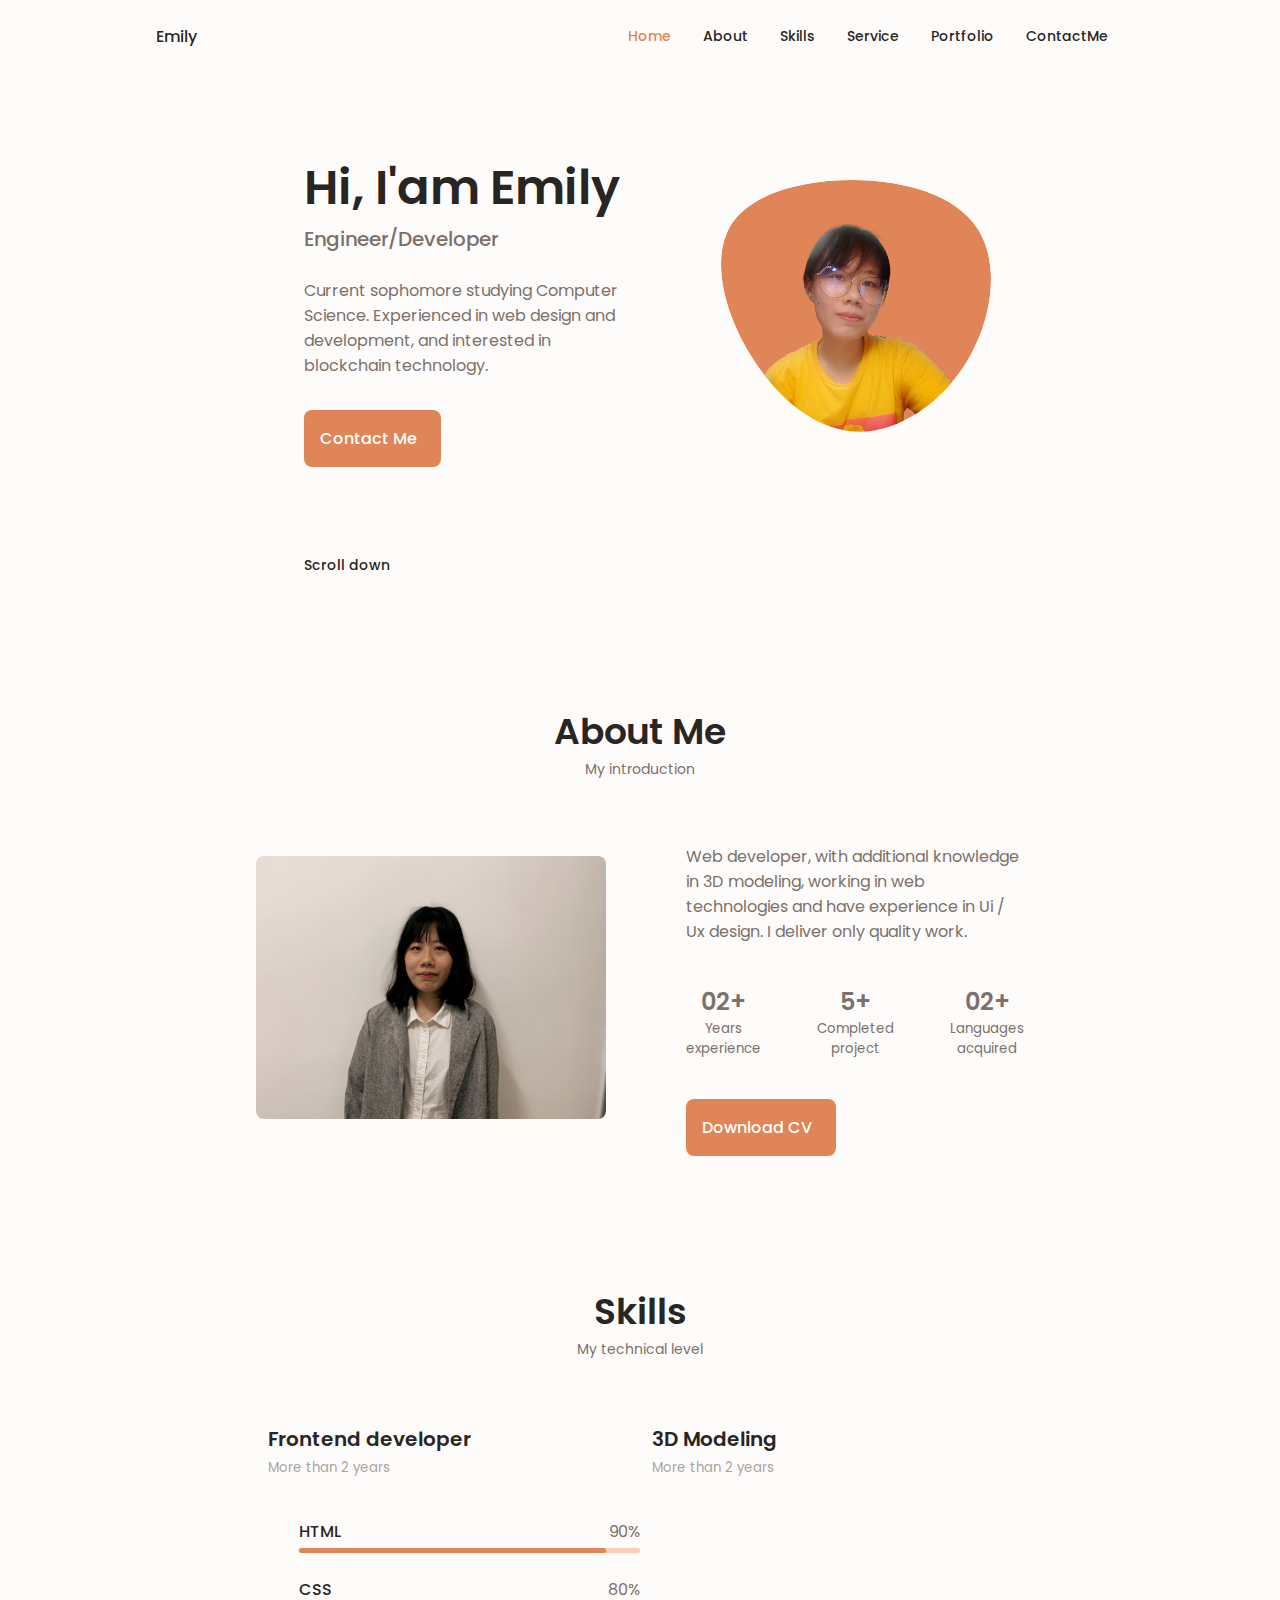
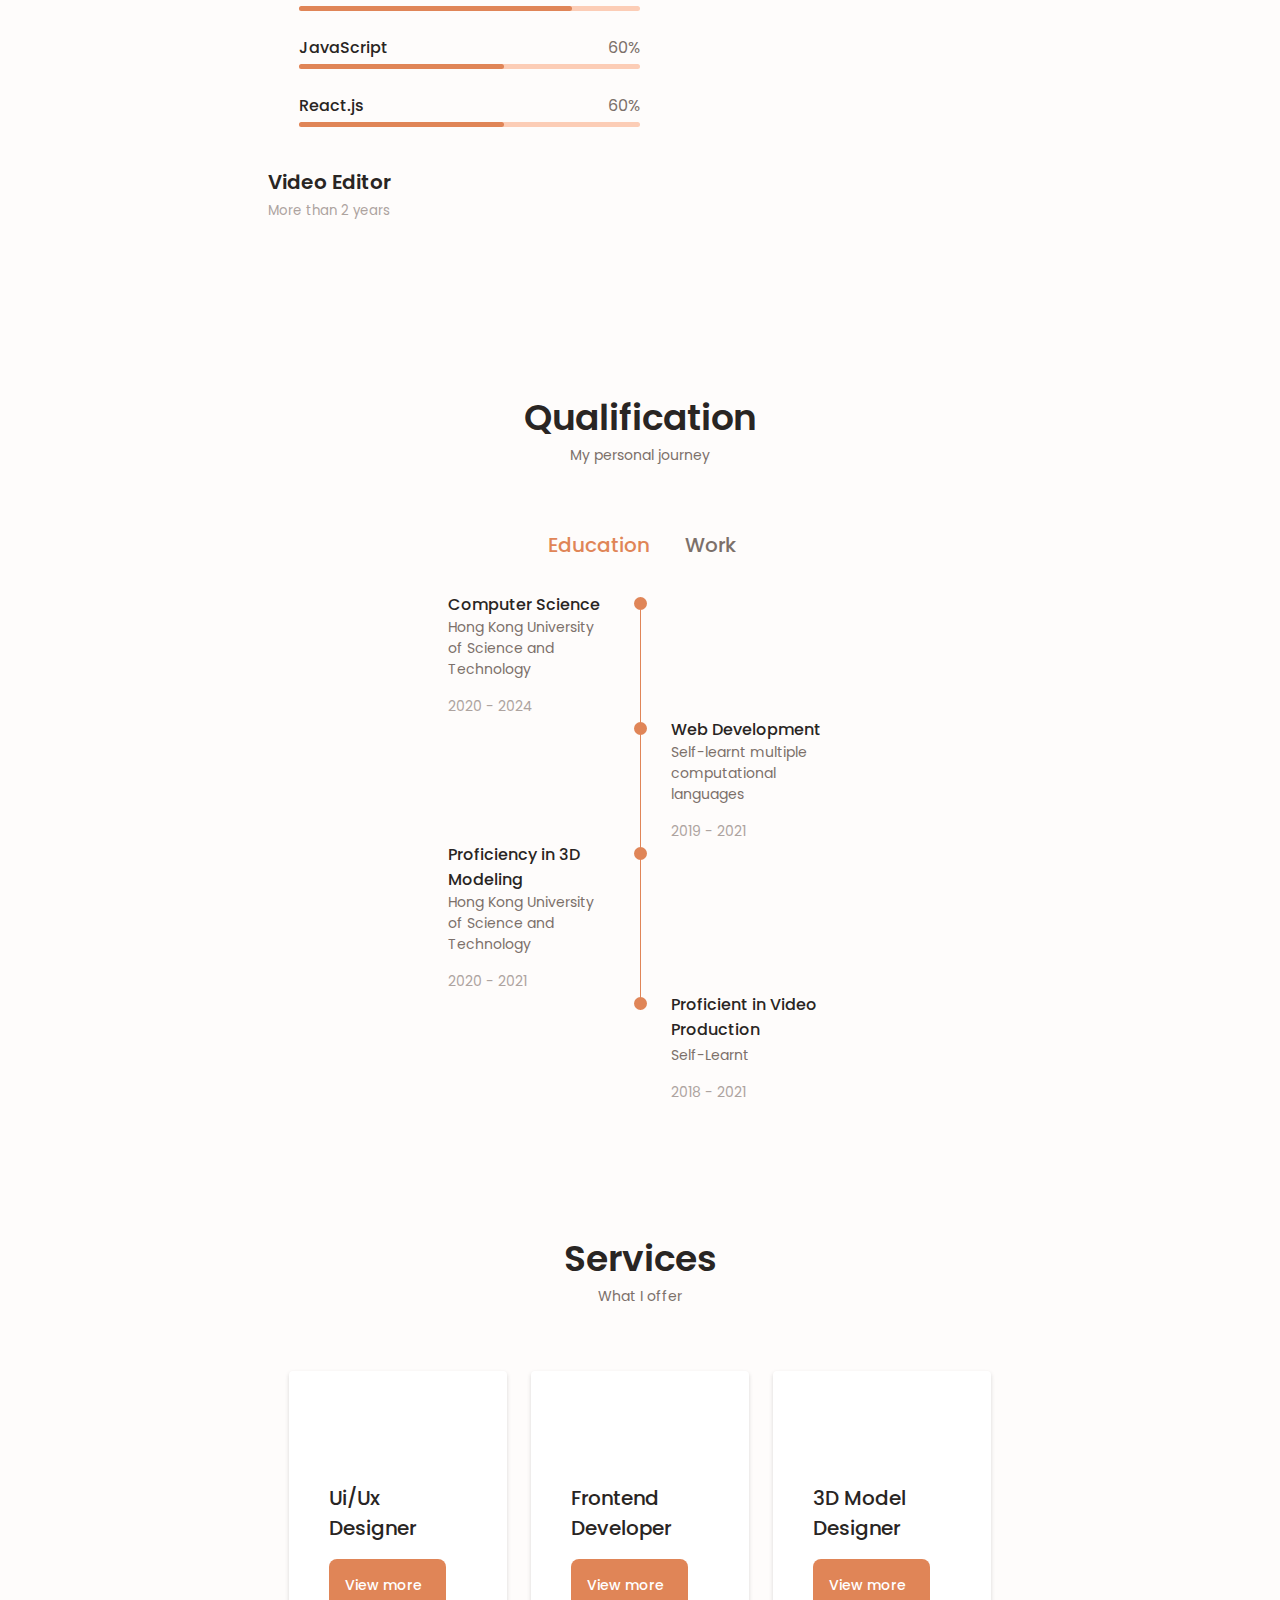
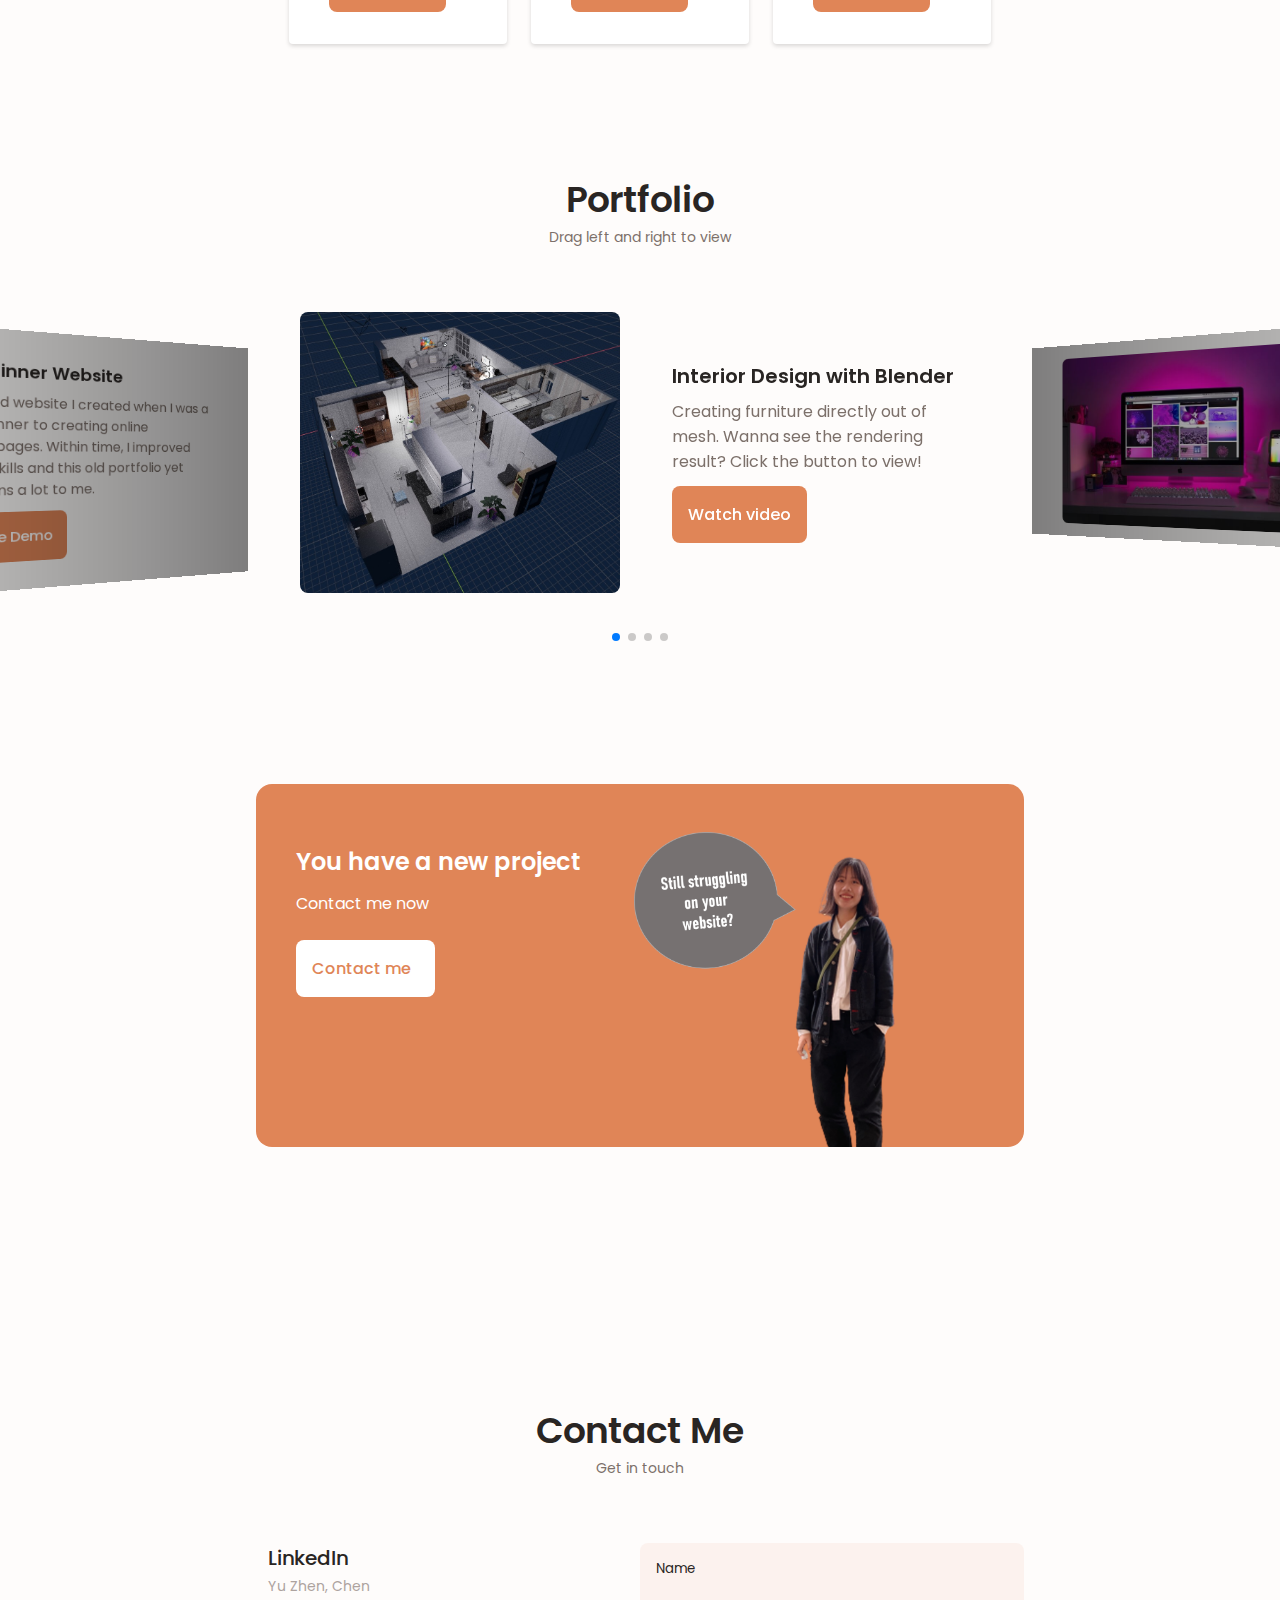
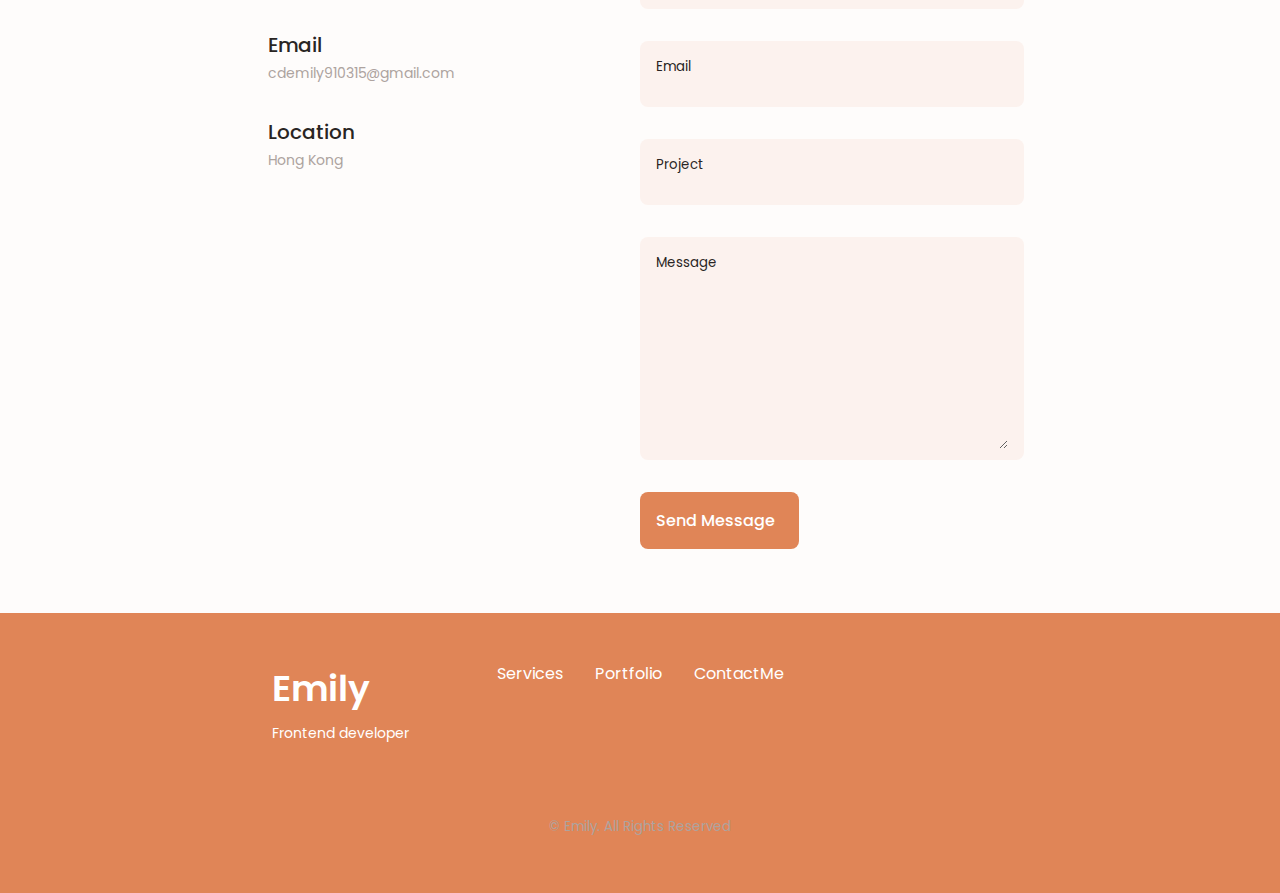
==== commit 80a2a665: "Update index.html" ====
--- a/index.html
+++ b/index.html
@@ -15,7 +15,7 @@
     <!--==================== CSS ====================-->
     <link rel="stylesheet" href="assets/css/styles.css">
 
-    <title>Responsive Portfolio Website</title>
+    <title>Emily's Website</title>
 </head>
 
 <body>
@@ -52,7 +52,7 @@
                         </a>
                     </li>
                     <li class="nav_item">
-                        <a href="#message" class="nav_link">
+                        <a href="#contact" class="nav_link">
                             <i class="uil uil-message nav_icon"></i>ContactMe
                         </a>
                     </li>
@@ -111,9 +111,9 @@
 
                     <div class="home_data">
                         <h1 class="home_title">Hi, I'am Emily</h1>
-                        <h3 class="home_subtitle">Frontend Developer</h3>
-                        <p class="home_description">High level experience in web design and development knowledge,
-                            producing quality work.</p>
+                        <h3 class="home_subtitle">Engineer/Developer</h3>
+                        <p class="home_description">Current sophomore studying Computer Science. Experienced in web design and development,
+                            and interested in blockchain technology.</p>
                         <a href="#contact" class="button button--flex">
                             Contact Me<i class="uil uil-message button_icon"></i>
                         </a>
@@ -147,12 +147,12 @@
                             <span class="about_info-name">Years <br> experience</span>
                         </div>
                         <div>
-                            <span class="about_info-title">10+</span>
+                            <span class="about_info-title">5+</span>
                             <span class="about_info-name">Completed <br> project</span>
                         </div>
                         <div>
-                            <span class="about_info-title">03+</span>
-                            <span class="about_info-name">Languages <br> proficient</span>
+                            <span class="about_info-title">02+</span>
+                            <span class="about_info-name">Languages <br> acquired</span>
                         </div>
                     </div>
 
@@ -865,6 +865,40 @@
 
     <!--==================== MAIN JS ====================-->
     <script src="assets/js/main.js"></script>
+    <!--*==================== Fetching Data ====================*-->
+
+    <script>
+        let feedbacks = [];
+
+
+        const addFeedback = (ev) => {
+            ev.preventDefault(); //to stop the from from submitting randomly
+            let feedback = {
+                id: Date.now(),
+                name: document.getElementById('contact_name').value,
+                email: document.getElementById('contact_email').value,
+                project: document.getElementById('contact_project').value,
+                message: document.getElementById('contact_message').value,
+            }
+
+            feedbacks.push(feedback);
+            document.forms[0].reset(); //to clear the forms 
+            //document.querySelector('.form').reset();
+
+            // //for display purposes only
+            // console.warn('added', { feedbacks });
+            // let pre = document.querySelector('#msg pre');
+            // pre.textContent = '\n' + JSON.stringify(feedbacks, '\t', 2);
+
+            //Saving to local Storage
+            localStorage.setItem('MyFeedbackList', JSON.stringify(feedbacks));
+        }
+
+        //adding to local storage
+        document.addEventListener('DOMContentLoaded', () => {
+            document.getElementById('button_submit').addEventListener('click', addFeedback);
+        });
+    </script>
 </body>
 
-</html>+</html>
